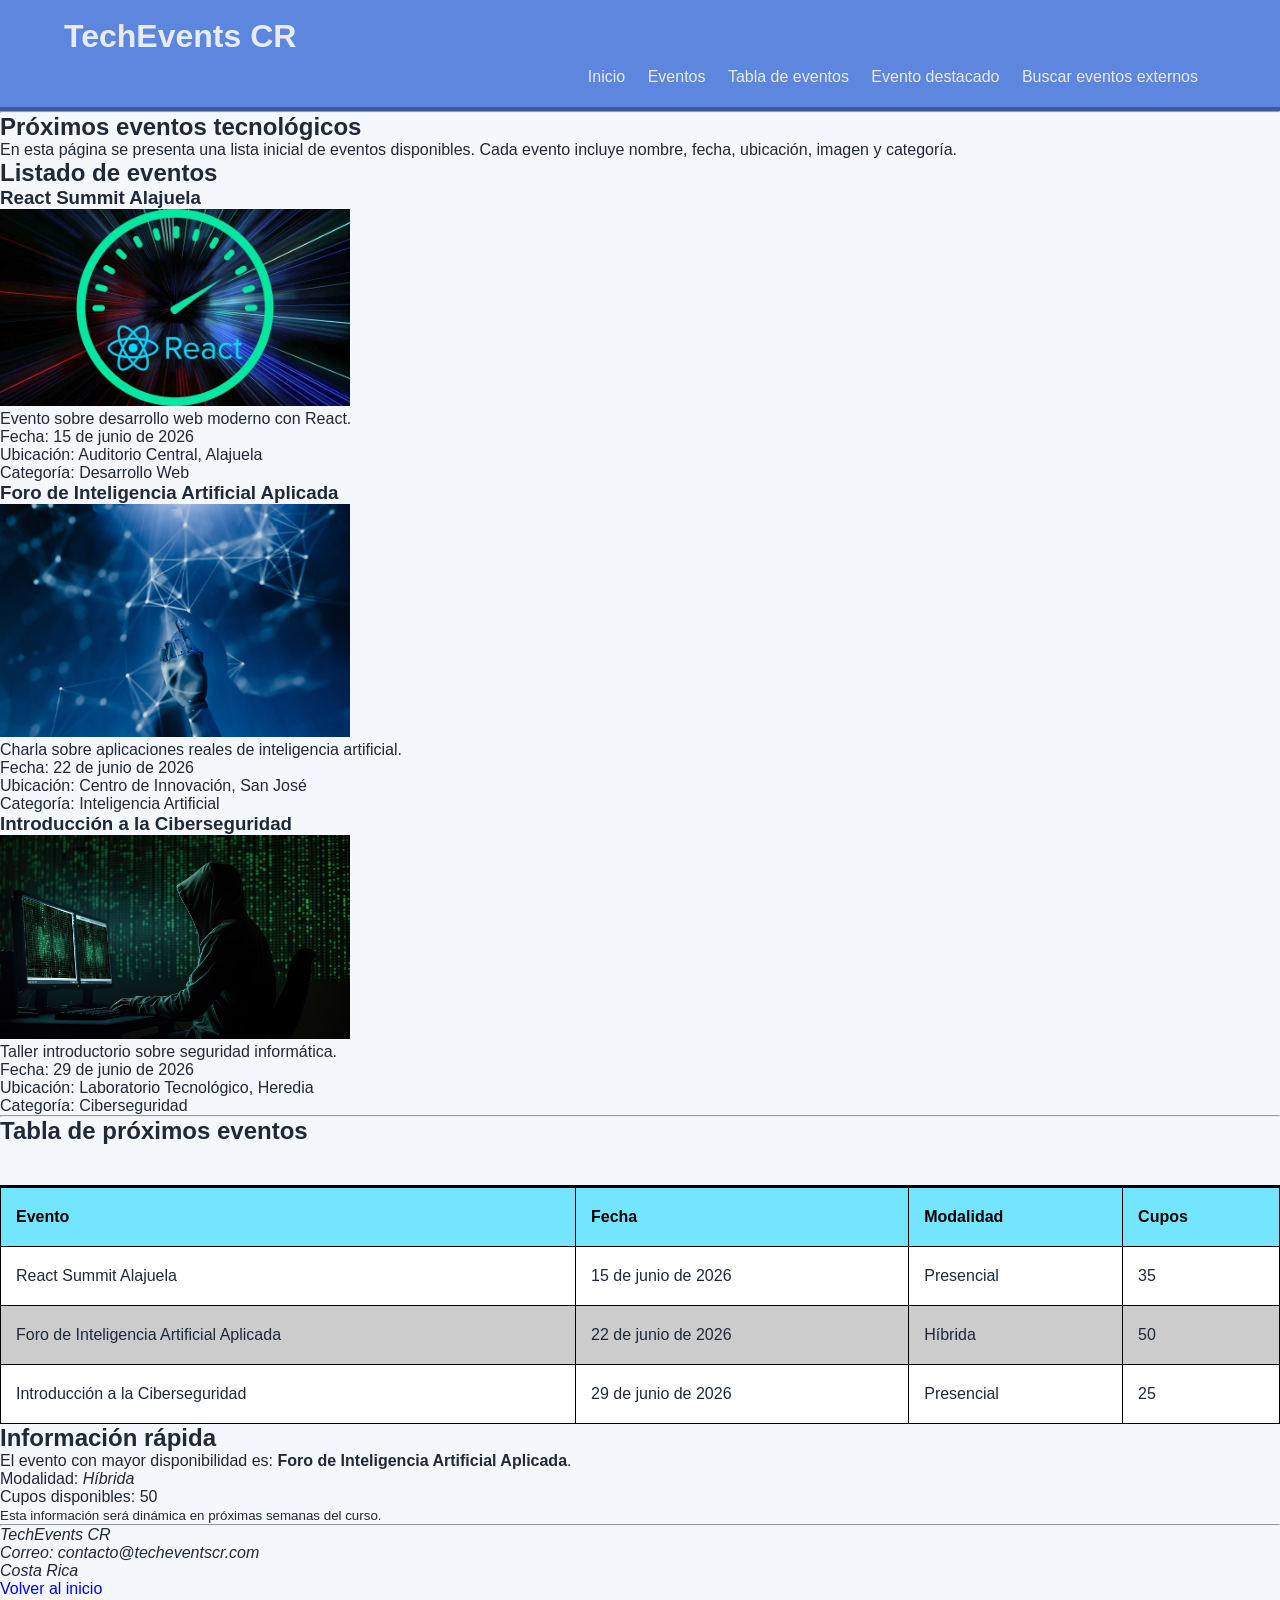
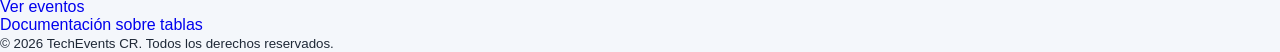
==== eventos.html @ c0f473ee "first commit" ====
<!DOCTYPE html>
<html lang="es">
<head>
    <meta charset="UTF-8">
    <meta name="viewport" content="width=device-width, initial-scale=1.0">
    <meta 
        name="description" 
        content="Listado de próximos eventos tecnológicos disponibles en TechEvents CR."
    >
    <meta 
        name="keywords" 
        content="eventos, tecnología, React, inteligencia artificial, ciberseguridad, Costa Rica"
    >
    <meta name="author" content="TechEvents CR">
    <link rel="stylesheet" href="css/style.css">
    <title>TechEvents CR | Eventos</title>
</head>

<body>

    <header class="site-header">
        <div class="container head-content">
            <p style="font-size: 1.4 rem; margin-bottom: 0; float: 1 left;"></p>
            <h1><strong> TechEvents CR</strong></h1>

        <nav class="main-nav">
            <ul>
                <li><a href="index.html">Inicio</a></li>
                <li><a href="eventos.html">Eventos</a></li>
                <li><a href="#tabla-eventos">Tabla de eventos</a></li>
                <li><a href="#evento-destacado">Evento destacado</a></li>
                <li>
                    <a href="https://www.eventbrite.com/" target="_blank">
                        Buscar eventos externos
                    </a>
                </li>
            </ul>
        </nav>
        </div>
    </header>

    <hr>

    <main>

        <section>
            <h1>Próximos eventos tecnológicos</h1>

            <p>
                En esta página se presenta una lista inicial de eventos disponibles.
                Cada evento incluye nombre, fecha, ubicación, imagen y categoría.
            </p>
        </section>

        <section>
            <h2>Listado de eventos</h2>

            <article>
                <h3>React Summit Alajuela</h3>

                <figure>
                    <img 
                        src="assets/images/evento-react.jpg" 
                        alt="Imagen representativa de un evento sobre React"
                        width="350"
                    >
                    <figcaption>Evento sobre desarrollo web moderno con React.</figcaption>
                </figure>

                <p>
                    Fecha:
                    <time datetime="2026-06-15">15 de junio de 2026</time>
                </p>

                <p>Ubicación: Auditorio Central, Alajuela</p>
                <p>Categoría: <span>Desarrollo Web</span></p>
            </article>

            <article>
                <h3>Foro de Inteligencia Artificial Aplicada</h3>

                <figure>
                    <img 
                        src="assets/images/evento-ia.jpeg" 
                        alt="Imagen representativa de inteligencia artificial"
                        width="350"
                    >
                    <figcaption>Charla sobre aplicaciones reales de inteligencia artificial.</figcaption>
                </figure>

                <p>
                    Fecha:
                    <time datetime="2026-06-22">22 de junio de 2026</time>
                </p>

                <p>Ubicación: Centro de Innovación, San José</p>
                <p>Categoría: <span>Inteligencia Artificial</span></p>
            </article>

            <article>
                <h3>Introducción a la Ciberseguridad</h3>

                <figure>
                    <img 
                        src="assets/images/evento-ciberseguridad.jpg" 
                        alt="Imagen representativa de ciberseguridad"
                        width="350"
                    >
                    <figcaption>Taller introductorio sobre seguridad informática.</figcaption>
                </figure>

                <p>
                    Fecha:
                    <time datetime="2026-06-29">29 de junio de 2026</time>
                </p>

                <p>Ubicación: Laboratorio Tecnológico, Heredia</p>
                <p>Categoría: <span>Ciberseguridad</span></p>
            </article>
        </section>

        <hr>

        <section id="tabla-eventos">
            <h2>Tabla de próximos eventos</h2>

            <table border="1" id="t-eventos">
                <thead>
                    <tr>
                        <th>Evento</th>
                        <th>Fecha</th>
                        <th>Modalidad</th>
                        <th>Cupos</th>
                    </tr>
                </thead>

                <tbody>
                    <tr>
                        <td>React Summit Alajuela</td>
                        <td>15 de junio de 2026</td>
                        <td>Presencial</td>
                        <td>35</td>
                    </tr>

                    <tr>
                        <td>Foro de Inteligencia Artificial Aplicada</td>
                        <td>22 de junio de 2026</td>
                        <td>Híbrida</td>
                        <td>50</td>
                    </tr>

                    <tr>
                        <td>Introducción a la Ciberseguridad</td>
                        <td>29 de junio de 2026</td>
                        <td>Presencial</td>
                        <td>25</td>
                    </tr>
                </tbody>
            </table>
        </section>

        <aside id="evento-destacado">
            <h2>Información rápida</h2>

            <p>
                El evento con mayor disponibilidad es:
                <strong>Foro de Inteligencia Artificial Aplicada</strong>.
            </p>

            <p>
                Modalidad: <em>Híbrida</em><br>
                Cupos disponibles: <span>50</span>
            </p>

            <small>
                Esta información será dinámica en próximas semanas del curso.
            </small>
        </aside>

    </main>

    <hr>

    <footer>
        <address>
            TechEvents CR<br>
            Correo: contacto@techeventscr.com<br>
            Costa Rica
        </address>

        <ul>
            <li><a href="index.html">Volver al inicio</a></li>
            <li><a href="eventos.html">Ver eventos</a></li>
            <li><a href="https://developer.mozilla.org/es/docs/Web/HTML/Element/table" target="_blank">Documentación sobre tablas</a></li>
        </ul>

        <p>
            <small>&copy; 2026 TechEvents CR. Todos los derechos reservados.</small>
        </p>
    </footer>

</body>
</html>
---- css/style.css ----
/* Navegación para la página de eventos */
/*=============
Reset
===============*/
*{
    margin: 0;
    padding: 0;
}
html {
    font-size: 16px;
}
body {
    font-family: Arial, Helvetica, sans-serif;
    background-color: #f4f7fb;
    color: #1f2937;
}
a {
    text-decoration: none;
}

/*=============
Utilidades generales
===============*/
.container {
    width: 90%;
    margin: 0 auto;
    /*margin: 10px 20px 30px 15px; */
}

/*=============
Navegación
===============*/
.main-nav ul{
    list-style: none;
}
.main-nav a{
    color: #E8ebed;
    padding: 3px 0;
    font-weight: italic;
    border-radius: 6px;
    display : inline-block;
}
.main-nav a:hover{
    background-color: #ffffff6f;
    color: #0084ff;
}
.main-nav li {
    display: inline-block;
    margin-right: 18px;
    margin-top: 10px;
}

.main-nav {
    float : right;
}

.head-content {
overflow: hidden;
}

/*=============
Header
===============*/
.site-header {
    background-color: #4e7bdce7;
    color: #E8ebed;
    padding: 18px 0;
    border-bottom: 4px solid #365ca8;
}

/*=============
Tabla de eventos (Estilo de la imagen)
===============*/
#t-eventos {
    width: 100%;
    border-collapse: collapse;
    margin-top: 40px; /* Espacio extra arriba para simular la línea separadora */
    background-color: #ffffff;
    /* Esta es la línea negra gruesa que aparece arriba de todo en tu imagen */
    border-top: 3px solid #000000; 
}

/* Estilo general para celdas de cuerpo y cabecera */
th, td {
    padding: 20px 15px; /* Ajustado para que las celdas sean altas como en tu foto */
    text-align: left;
    border: 1px solid #000000;
}

/* Encabezado (Fila superior: Fondo blanco, texto negro) */
th {
    background-color: #00d0ff8b;
    color: #000000;
    font-weight: bold;
}

/* El truco de la imagen: Alternar color gris en las FILAS del cuerpo */
tbody tr:nth-child(even) {
    background-color: #cccccc; /* Gris intermedio idéntico al de tu imagen */
}

tbody tr:nth-child(odd) {
    background-color: #ffffff; /* Filas impares blancas */
}
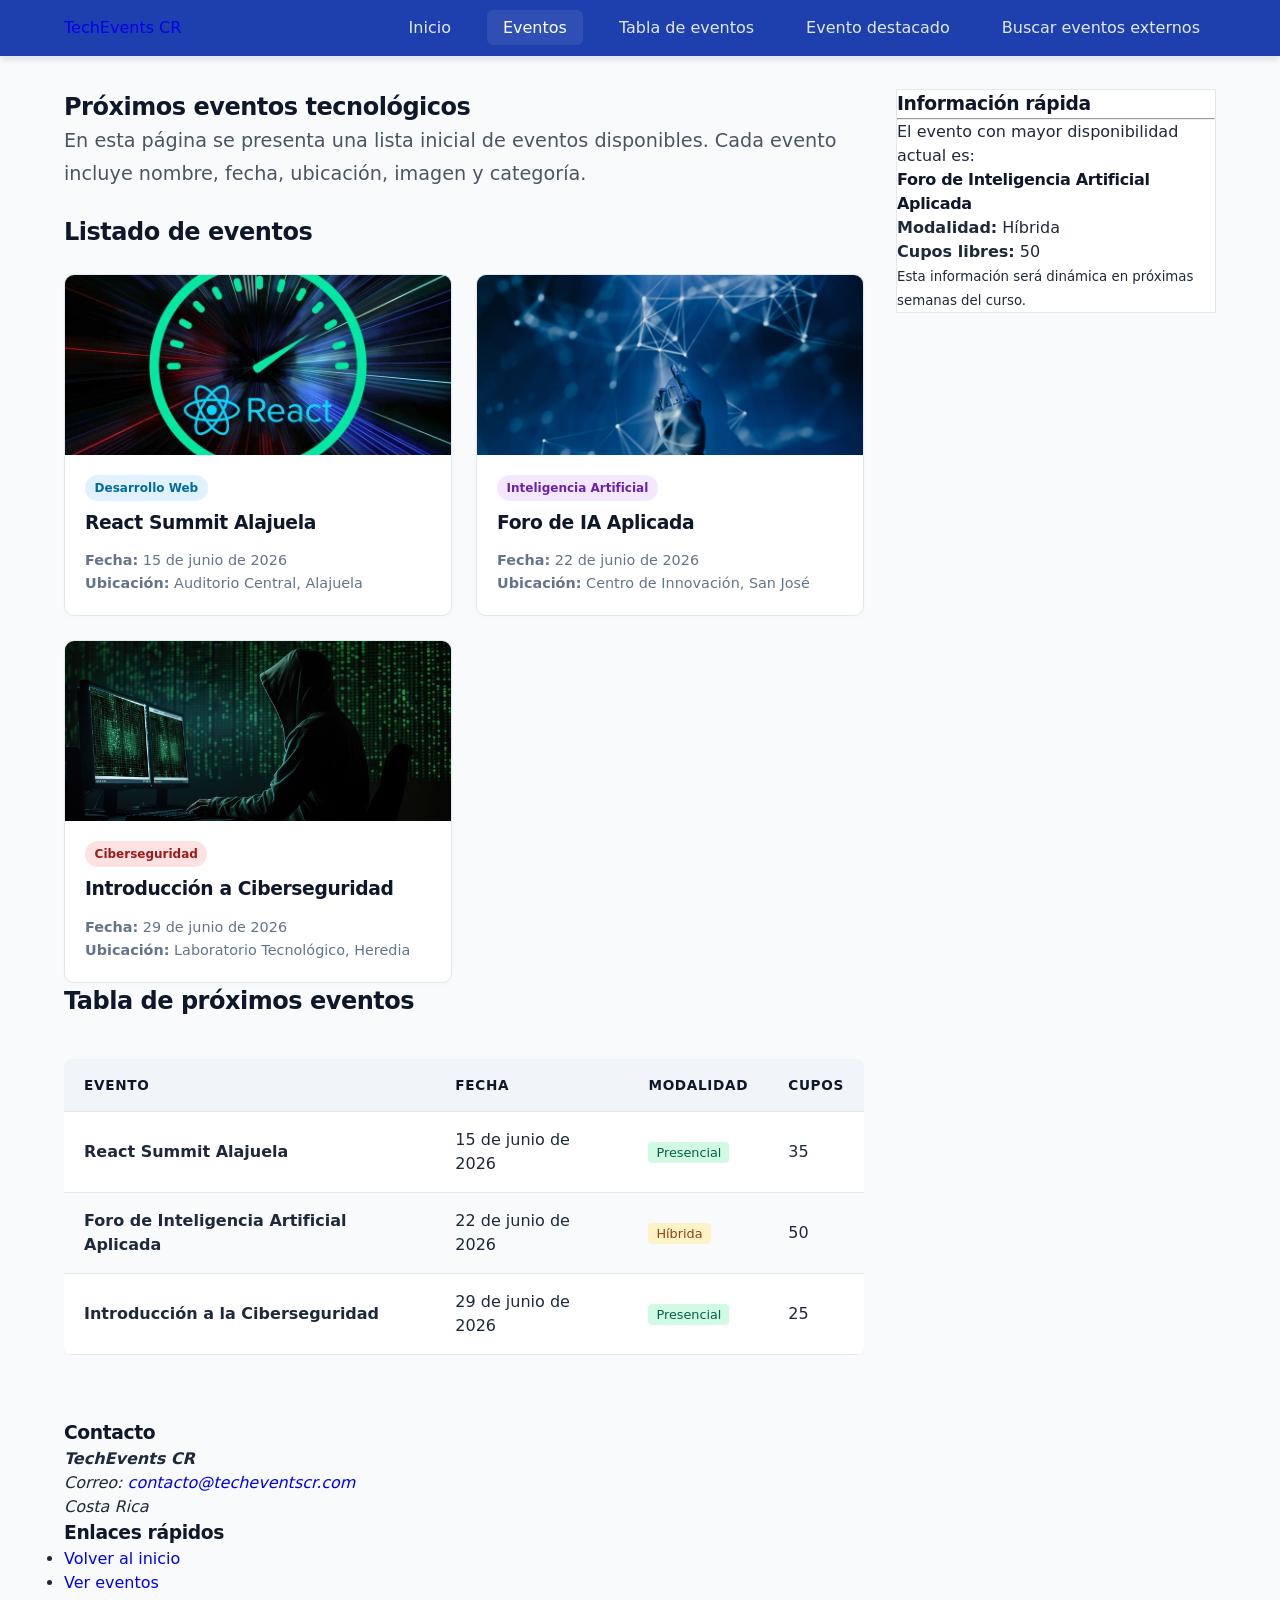
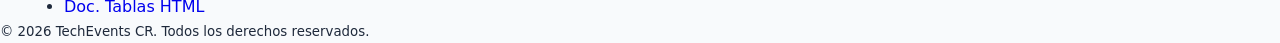
==== commit 98804532: "Mejora del CSS" ====
--- a/eventos.html
+++ b/eventos.html
@@ -20,183 +20,168 @@
 
     <header class="site-header">
         <div class="container head-content">
-            <p style="font-size: 1.4 rem; margin-bottom: 0; float: 1 left;"></p>
-            <h1><strong> TechEvents CR</strong></h1>
+            <a href="index.html" class="logo">TechEvents <span>CR</span></a>
 
-        <nav class="main-nav">
-            <ul>
-                <li><a href="index.html">Inicio</a></li>
-                <li><a href="eventos.html">Eventos</a></li>
-                <li><a href="#tabla-eventos">Tabla de eventos</a></li>
-                <li><a href="#evento-destacado">Evento destacado</a></li>
-                <li>
-                    <a href="https://www.eventbrite.com/" target="_blank">
-                        Buscar eventos externos
-                    </a>
-                </li>
-            </ul>
-        </nav>
+            <nav class="main-nav">
+                <ul>
+                    <li><a href="index.html">Inicio</a></li>
+                    <li><a href="eventos.html" class="active">Eventos</a></li>
+                    <li><a href="#tabla-eventos">Tabla de eventos</a></li>
+                    <li><a href="#evento-destacado">Evento destacado</a></li>
+                    <li>
+                        <a href="https://www.eventbrite.com/" target="_blank" class="nav-external">
+                            Buscar eventos externos
+                        </a>
+                    </li>
+                </ul>
+            </nav>
         </div>
     </header>
 
-    <hr>
+    <main class="container main-layout">
+        
+        <div class="primary-content">
+            
+            <section class="hero-section">
+                <h1>Próximos eventos tecnológicos</h1>
+                <p class="lead-text">
+                    En esta página se presenta una lista inicial de eventos disponibles.
+                    Cada evento incluye nombre, fecha, ubicación, imagen y categoría.
+                </p>
+            </section>
 
-    <main>
+            <section>
+                <h2>Listado de eventos</h2>
 
-        <section>
-            <h1>Próximos eventos tecnológicos</h1>
+                <div class="events-grid">
+                    
+                    <article class="event-card">
+                        <figure class="card-image">
+                            <img src="assets/images/evento-react.jpg" alt="Imagen representativa de un evento sobre React">
+                        </figure>
+                        <div class="card-body">
+                            <span class="category-badge web">Desarrollo Web</span>
+                            <h3>React Summit Alajuela</h3>
+                            <p class="card-meta">
+                                <strong>Fecha:</strong> <time datetime="2026-06-15">15 de junio de 2026</time><br>
+                                <strong>Ubicación:</strong> Auditorio Central, Alajuela
+                            </p>
+                        </div>
+                    </article>
 
-            <p>
-                En esta página se presenta una lista inicial de eventos disponibles.
-                Cada evento incluye nombre, fecha, ubicación, imagen y categoría.
-            </p>
-        </section>
+                    <article class="event-card">
+                        <figure class="card-image">
+                            <img src="assets/images/evento-ia.jpeg" alt="Imagen representativa de inteligencia artificial">
+                        </figure>
+                        <div class="card-body">
+                            <span class="category-badge ia">Inteligencia Artificial</span>
+                            <h3>Foro de IA Aplicada</h3>
+                            <p class="card-meta">
+                                <strong>Fecha:</strong> <time datetime="2026-06-22">22 de junio de 2026</time><br>
+                                <strong>Ubicación:</strong> Centro de Innovación, San José
+                            </p>
+                        </div>
+                    </article>
 
-        <section>
-            <h2>Listado de eventos</h2>
+                    <article class="event-card">
+                        <figure class="card-image">
+                            <img src="assets/images/evento-ciberseguridad.jpg" alt="Imagen representativa de ciberseguridad">
+                        </figure>
+                        <div class="card-body">
+                            <span class="category-badge security">Ciberseguridad</span>
+                            <h3>Introducción a Ciberseguridad</h3>
+                            <p class="card-meta">
+                                <strong>Fecha:</strong> <time datetime="2026-06-29">29 de junio de 2026</time><br>
+                                <strong>Ubicación:</strong> Laboratorio Tecnológico, Heredia
+                            </p>
+                        </div>
+                    </article>
 
-            <article>
-                <h3>React Summit Alajuela</h3>
+                </div>
+            </section>
 
-                <figure>
-                    <img 
-                        src="assets/images/evento-react.jpg" 
-                        alt="Imagen representativa de un evento sobre React"
-                        width="350"
-                    >
-                    <figcaption>Evento sobre desarrollo web moderno con React.</figcaption>
-                </figure>
+            <section id="tabla-eventos" class="table-section">
+                <h2>Tabla de próximos eventos</h2>
+                
+                <div class="table-responsive">
+                    <table id="t-eventos">
+                        <thead>
+                            <tr>
+                                <th>Evento</th>
+                                <th>Fecha</th>
+                                <th>Modalidad</th>
+                                <th>Cupos</th>
+                            </tr>
+                        </thead>
+                        <tbody>
+                            <tr>
+                                <td><strong>React Summit Alajuela</strong></td>
+                                <td>15 de junio de 2026</td>
+                                <td><span class="badge-status presencial">Presencial</span></td>
+                                <td>35</td>
+                            </tr>
+                            <tr>
+                                <td><strong>Foro de Inteligencia Artificial Aplicada</strong></td>
+                                <td>22 de junio de 2026</td>
+                                <td><span class="badge-status hibrida">Híbrida</span></td>
+                                <td>50</td>
+                            </tr>
+                            <tr>
+                                <td><strong>Introducción a la Ciberseguridad</strong></td>
+                                <td>29 de junio de 2026</td>
+                                <td><span class="badge-status presencial">Presencial</span></td>
+                                <td>25</td>
+                            </tr>
+                        </tbody>
+                    </table>
+                </div>
+            </section>
+            
+        </div>
 
-                <p>
-                    Fecha:
-                    <time datetime="2026-06-15">15 de junio de 2026</time>
+        <aside class="sidebar-content">
+            <div id="evento-destacado" class="featured-card dynamic-alert">
+                <h3>Información rápida</h3>
+                <hr class="card-divider">
+                <p>El evento con mayor disponibilidad actual es:</p>
+                <h4>Foro de Inteligencia Artificial Aplicada</h4>
+                
+                <p class="event-details">
+                    <strong>Modalidad:</strong> Híbrida<br>
+                    <strong>Cupos libres:</strong> <span class="counter-badge highlight">50</span>
                 </p>
-
-                <p>Ubicación: Auditorio Central, Alajuela</p>
-                <p>Categoría: <span>Desarrollo Web</span></p>
-            </article>
-
-            <article>
-                <h3>Foro de Inteligencia Artificial Aplicada</h3>
-
-                <figure>
-                    <img 
-                        src="assets/images/evento-ia.jpeg" 
-                        alt="Imagen representativa de inteligencia artificial"
-                        width="350"
-                    >
-                    <figcaption>Charla sobre aplicaciones reales de inteligencia artificial.</figcaption>
-                </figure>
-
-                <p>
-                    Fecha:
-                    <time datetime="2026-06-22">22 de junio de 2026</time>
-                </p>
-
-                <p>Ubicación: Centro de Innovación, San José</p>
-                <p>Categoría: <span>Inteligencia Artificial</span></p>
-            </article>
-
-            <article>
-                <h3>Introducción a la Ciberseguridad</h3>
-
-                <figure>
-                    <img 
-                        src="assets/images/evento-ciberseguridad.jpg" 
-                        alt="Imagen representativa de ciberseguridad"
-                        width="350"
-                    >
-                    <figcaption>Taller introductorio sobre seguridad informática.</figcaption>
-                </figure>
-
-                <p>
-                    Fecha:
-                    <time datetime="2026-06-29">29 de junio de 2026</time>
-                </p>
-
-                <p>Ubicación: Laboratorio Tecnológico, Heredia</p>
-                <p>Categoría: <span>Ciberseguridad</span></p>
-            </article>
-        </section>
-
-        <hr>
-
-        <section id="tabla-eventos">
-            <h2>Tabla de próximos eventos</h2>
-
-            <table border="1" id="t-eventos">
-                <thead>
-                    <tr>
-                        <th>Evento</th>
-                        <th>Fecha</th>
-                        <th>Modalidad</th>
-                        <th>Cupos</th>
-                    </tr>
-                </thead>
-
-                <tbody>
-                    <tr>
-                        <td>React Summit Alajuela</td>
-                        <td>15 de junio de 2026</td>
-                        <td>Presencial</td>
-                        <td>35</td>
-                    </tr>
-
-                    <tr>
-                        <td>Foro de Inteligencia Artificial Aplicada</td>
-                        <td>22 de junio de 2026</td>
-                        <td>Híbrida</td>
-                        <td>50</td>
-                    </tr>
-
-                    <tr>
-                        <td>Introducción a la Ciberseguridad</td>
-                        <td>29 de junio de 2026</td>
-                        <td>Presencial</td>
-                        <td>25</td>
-                    </tr>
-                </tbody>
-            </table>
-        </section>
-
-        <aside id="evento-destacado">
-            <h2>Información rápida</h2>
-
-            <p>
-                El evento con mayor disponibilidad es:
-                <strong>Foro de Inteligencia Artificial Aplicada</strong>.
-            </p>
-
-            <p>
-                Modalidad: <em>Híbrida</em><br>
-                Cupos disponibles: <span>50</span>
-            </p>
-
-            <small>
-                Esta información será dinámica en próximas semanas del curso.
-            </small>
+                
+                <small class="academic-notice">
+                    Esta información será dinámica en próximas semanas del curso.
+                </small>
+            </div>
         </aside>
 
     </main>
 
-    <hr>
+    <footer class="site-footer">
+        <div class="container footer-content">
+            <div class="footer-section">
+                <h3>Contacto</h3>
+                <address>
+                    <strong>TechEvents CR</strong><br>
+                    Correo: <a href="mailto:contacto@techeventscr.com">contacto@techeventscr.com</a><br>
+                    Costa Rica
+                </address>
+            </div>
 
-    <footer>
-        <address>
-            TechEvents CR<br>
-            Correo: contacto@techeventscr.com<br>
-            Costa Rica
-        </address>
-
-        <ul>
-            <li><a href="index.html">Volver al inicio</a></li>
-            <li><a href="eventos.html">Ver eventos</a></li>
-            <li><a href="https://developer.mozilla.org/es/docs/Web/HTML/Element/table" target="_blank">Documentación sobre tablas</a></li>
-        </ul>
-
-        <p>
-            <small>&copy; 2026 TechEvents CR. Todos los derechos reservados.</small>
-        </p>
+            <div class="footer-section">
+                <h3>Enlaces rápidos</h3>
+                <ul class="footer-links">
+                    <li><a href="index.html">Volver al inicio</a></li>
+                    <li><a href="eventos.html">Ver eventos</a></li>
+                    <li><a href="https://developer.mozilla.org/es/docs/Web/HTML/Element/table" target="_blank">Doc. Tablas HTML</a></li>
+                </ul>
+            </div>
+        </div>
+        <div class="footer-bottom">
+            <p><small>&copy; 2026 TechEvents CR. Todos los derechos reservados.</small></p>
+        </div>
     </footer>
 
 </body>
--- a/css/style.css
+++ b/css/style.css
@@ -1,21 +1,116 @@
 /* Navegación para la página de eventos */
+
 /*=============
-Reset
+Reset y Configuración Global
 ===============*/
-*{
+* {
     margin: 0;
     padding: 0;
-}
+    box-sizing: border-box; /* Evita que el padding rompa los anchos */
+}
+/* ==========================================================================
+   VARIABLES DE COLOR GLOBAL
+   ========================================================================== */
+:root {
+    --primary-color: #0f172a;    /* Azul medianoche (Header/Títulos) */
+    --accent-color: #2563eb;     /* Azul eléctrico (Botones/Enlaces activos) */
+    --accent-hover: #1d4ed8;     /* Azul más oscuro para los hovers */
+    --bg-main: #f8fafc;          /* Fondo de la página suave */
+    --bg-surface: #ffffff;       /* Fondo de tarjetas y tablas */
+    --text-main: #334155;        /* Texto principal muy legible */
+    --text-muted: #64748b;       /* Texto secundario */
+    --border-color: #e2e8f0;     /* Bordes sutiles modernos */
+}
+
+/* ==========================================================================
+   APLICACIÓN DE LA PALETA
+   ========================================================================== */
+body {
+    font-family: system-ui, -apple-system, BlinkMacSystemFont, 'Segoe UI', Roboto, sans-serif;
+    background-color: var(--bg-main);
+    color: var(--text-main);
+}
+
+/* Modificando tu Header con los nuevos tonos */
+.site-header {
+    background-color: var(--primary-color);
+    color: #ffffff;
+    border-bottom: 1px solid var(--border-color);
+}
+
+.main-nav a {
+    color: var(--text-muted);
+}
+
+.main-nav a.active, 
+.main-nav a:hover {
+    color: #ffffff;
+    background-color: rgba(255, 255, 255, 0.08);
+}
+
+/* Modificando tus Títulos */
+h1, h2, h3, h4 {
+    color: var(--primary-color);
+    letter-spacing: -0.02em; /* Hace que los títulos se vean más compactos y modernos */
+}
+
+/* Modificando el Botón Principal */
+.btn-primary {
+    background-color: var(--accent-color);
+    color: #ffffff;
+    border: none;
+    padding: 0.75rem 1.5rem;
+    font-weight: 600;
+    border-radius: 6px;
+    cursor: pointer;
+    transition: background-color 0.2s ease;
+}
+
+.btn-primary:hover {
+    background-color: var(--accent-hover);
+}
+
+/* Las Tarjetas y Contenedores */
+.event-card, .featured-card, .media-card {
+    background-color: var(--bg-surface);
+    border: 1px solid var(--border-color);
+}
+
+/* Ajustes sutiles para la Tabla */
+#t-eventos {
+    background-color: var(--bg-surface);
+}
+
+th {
+    background-color: #f1f5f9; /* Gris muy limpio para la cabecera de la tabla */
+    color: var(--primary-color);
+    border-bottom: 2px solid var(--border-color);
+}
+
+td {
+    border-bottom: 1px solid var(--border-color);
+}
+
+tbody tr:nth-child(even) {
+    background-color: #f8fafc; /* Alternancia casi imperceptible pero elegante */
+}
+
 html {
     font-size: 16px;
-}
+    scroll-behavior: smooth;
+}
+
 body {
-    font-family: Arial, Helvetica, sans-serif;
-    background-color: #f4f7fb;
-    color: #1f2937;
-}
+    /* Una tipografía más moderna y limpia que Arial */
+    font-family: system-ui, -apple-system, BlinkMacSystemFont, 'Segoe UI', Roboto, sans-serif;
+    background-color: #f8fafc; /* Gris más suave y premium */
+    color: #1e293b; /* Azul/gris oscuro, menos agresivo que el negro puro */
+    line-height: 1.5;
+}
+
 a {
     text-decoration: none;
+    transition: all 0.2s ease; /* Transiciones suaves para los hovers */
 }
 
 /*=============
@@ -23,82 +118,311 @@
 ===============*/
 .container {
     width: 90%;
+    max-width: 1200px; /* Evita que en pantallas gigantes la web se estire infinitamente */
     margin: 0 auto;
-    /*margin: 10px 20px 30px 15px; */
 }
 
 /*=============
-Navegación
-===============*/
-.main-nav ul{
-    list-style: none;
-}
-.main-nav a{
-    color: #E8ebed;
-    padding: 3px 0;
-    font-weight: italic;
-    border-radius: 6px;
-    display : inline-block;
-}
-.main-nav a:hover{
-    background-color: #ffffff6f;
-    color: #0084ff;
-}
-.main-nav li {
-    display: inline-block;
-    margin-right: 18px;
-    margin-top: 10px;
-}
-
-.main-nav {
-    float : right;
-}
-
-.head-content {
-overflow: hidden;
-}
-
-/*=============
-Header
+Header y Navegación (Modernizado con Flexbox)
 ===============*/
 .site-header {
-    background-color: #4e7bdce7;
-    color: #E8ebed;
-    padding: 18px 0;
-    border-bottom: 4px solid #365ca8;
+    background-color: #1e40af; /* Azul corporativo sólido y profesional */
+    color: #f8fafc;
+    padding: 1rem 0;
+    box-shadow: 0 4px 6px -1px rgba(0, 0, 0, 0.1); /* Sombra sutil en lugar de borde grueso */
+}
+
+/* Reemplaza el truco de overflow: hidden */
+.head-content {
+    display: flex;
+    justify-content: space-between;
+    align-items: center;
+}
+
+.main-nav ul {
+    list-style: none;
+    display: flex; /* Alinea los elementos en fila automáticamente */
+    gap: 1.25rem;  /* Espaciado moderno entre enlaces */
+}
+
+.main-nav a {
+    color: #e2e8f0;
+    padding: 0.5rem 1rem;
+    font-weight: 500;
+    border-radius: 6px;
+}
+
+.main-nav a:hover {
+    background-color: rgba(255, 255, 255, 0.15); /* Efecto translúcido limpio */
+    color: #ffffff;
 }
 
 /*=============
-Tabla de eventos (Estilo de la imagen)
+Tabla de eventos (Estilo Profesional)
 ===============*/
 #t-eventos {
     width: 100%;
     border-collapse: collapse;
-    margin-top: 40px; /* Espacio extra arriba para simular la línea separadora */
+    margin-top: 40px;
     background-color: #ffffff;
-    /* Esta es la línea negra gruesa que aparece arriba de todo en tu imagen */
-    border-top: 3px solid #000000; 
-}
-
-/* Estilo general para celdas de cuerpo y cabecera */
+    border-radius: 8px;
+    overflow: hidden; /* Corta las esquinas para que se vea el border-radius */
+    box-shadow: 0 4px 6px -1px rgba(0, 0, 0, 0.05); /* Sombra elegante */
+}
+
+/* Estilo para las celdas */
 th, td {
-    padding: 20px 15px; /* Ajustado para que las celdas sean altas como en tu foto */
+    padding: 16px 20px; /* Padding equilibrado */
     text-align: left;
-    border: 1px solid #000000;
-}
-
-/* Encabezado (Fila superior: Fondo blanco, texto negro) */
+    border-bottom: 1px solid #e2e8f0; /* Líneas divisorias sutiles en lugar de negras */
+}
+
+/* Encabezado de la tabla */
 th {
-    background-color: #00d0ff8b;
-    color: #000000;
+    background-color: #f1f5f9; /* Gris muy claro, resalta los títulos de forma madura */
+    color: #0f172a;
+    font-weight: 600;
+    text-transform: uppercase; /* Da un toque más formal */
+    font-size: 0.85rem;
+    letter-spacing: 0.05em;
+}
+
+/* Alternancia de colores en las filas (Sutil) */
+tbody tr:nth-child(even) {
+    background-color: #f8fafc; /* Alternancia muy suave, descansa la vista */
+}
+
+tbody tr:nth-child(odd) {
+    background-color: #ffffff;
+}
+
+/* Efecto hover en las filas (Aporta mucha interactividad) */
+tbody tr:hover {
+    background-color: #f1f5f9; 
+    cursor: pointer;
+}
+
+/* ==========================================================================
+CATÁLOGO DE EVENTOS (TARJETAS)
+   ========================================================================== */
+.events-grid {
+    display: grid;
+    grid-template-columns: repeat(auto-fit, minmax(280px, 1fr));
+    gap: 1.5rem;
+    margin-top: 1.5rem;
+}
+
+.event-card {
+    background: #ffffff;
+    border: 1px solid #e2e8f0;
+    border-radius: 10px;
+    overflow: hidden;
+    box-shadow: 0 2px 4px rgba(0,0,0,0.02);
+    transition: transform 0.2s ease, box-shadow 0.2s ease;
+}
+
+.event-card:hover {
+    transform: translateY(-4px);
+    box-shadow: 0 10px 15px -3px rgba(0, 0, 0, 0.05);
+}
+
+.card-image img {
+    width: 100%;
+    height: 180px;
+    object-fit: cover; /* Recorta la imagen armónicamente sin deformarla */
+    display: block;
+}
+
+.card-body {
+    padding: 1.25rem;
+}
+
+.card-meta {
+    font-size: 0.9rem;
+    color: #64748b;
+    margin-top: 0.75rem;
+    line-height: 1.6;
+}
+
+/* Etiquetas de Categorías */
+.category-badge {
+    display: inline-block;
+    padding: 0.25rem 0.6rem;
+    font-size: 0.75rem;
+    font-weight: 600;
+    border-radius: 50px;
+    margin-bottom: 0.5rem;
+}
+.category-badge.web { background: #e0f2fe; color: #0369a1; }
+.category-badge.ia { background: #f3e8ff; color: #6b21a8; }
+.category-badge.security { background: #fee2e2; color: #991b1b; }
+
+/* Control de responsividad para la tabla */
+.table-responsive {
+    width: 100%;
+    overflow-x: auto; /* Si la tabla es muy grande en celular, permite scroll horizontal sin romper el sitio */
+}
+
+.badge-status {
+    padding: 0.2rem 0.5rem;
+    font-size: 0.8rem;
+    font-weight: 500;
+    border-radius: 4px;
+}
+.badge-status.presencial { background-color: #d1fae5; color: #065f46; }
+.badge-status.hibrida { background-color: #fef3c7; color: #92400e; }
+
+/* ==========================================================================
+   DISEÑO DE COMPONENTES DE LA PÁGINA DE INICIO
+   ========================================================================== */
+
+/* Contenedor Principal en dos columnas (Main Content Grid) */
+.main-layout {
+    display: grid;
+    grid-template-columns: 1fr;
+    gap: 2rem;
+    margin-top: 2rem;
+    margin-bottom: 4rem;
+}
+
+@media (min-width: 992px) {
+    .main-layout {
+        grid-template-columns: 2.5fr 1fr; /* El contenido central es más ancho que la barra lateral */
+    }
+}
+
+/* Texto destacado de introducción */
+.lead-text {
+    font-size: 1.2rem;
+    color: #4b5563;
+    line-height: 1.7;
+    margin-bottom: 1.5rem;
+}
+
+/* Figura de la imagen destacada */
+.featured-figure {
+    margin: 2rem 0;
+    border-radius: 12px;
+    overflow: hidden;
+    box-shadow: 0 4px 10px rgba(0, 0, 0, 0.05);
+}
+
+.featured-figure img {
+    width: 100%;
+    height: auto;
+    display: block;
+}
+
+.featured-figure figcaption {
+    background-color: #f1f5f9;
+    color: #64748b;
+    font-size: 0.875rem;
+    padding: 0.75rem;
+    text-align: center;
+    font-style: italic;
+    border-top: 1px solid #e2e8f0;
+}
+
+/* Bloque de Anuncio / Badge */
+.announcement-badge {
+    display: flex;
+    align-items: center;
+    gap: 1rem;
+    background-color: #eff6ff;
+    border-left: 4px solid #2563eb;
+    padding: 1rem;
+    border-radius: 0 8px 8px 0;
+    margin-bottom: 2rem;
+}
+
+.announcement-badge p {
+    margin: 0;
+    color: #1e3a8a;
+    font-size: 0.95rem;
+}
+
+.badge-tag {
+    background-color: #2563eb;
+    color: #ffffff;
+    font-size: 0.75rem;
+    font-weight: 700;
+    text-transform: uppercase;
+    padding: 0.25rem 0.5rem;
+    border-radius: 4px;
+    letter-spacing: 0.05em;
+}
+
+/* Listas con viñetas estilizadas */
+.styled-list {
+    list-style: none;
+    margin-top: 1rem;
+}
+
+.styled-list li {
+    position: relative;
+    padding-left: 1.75rem;
+    margin-bottom: 0.75rem;
+    color: #374151;
+}
+
+.styled-list li::before {
+    content: "→";
+    position: absolute;
+    left: 0;
+    color: #2563eb;
     font-weight: bold;
 }
 
-/* El truco de la imagen: Alternar color gris en las FILAS del cuerpo */
-tbody tr:nth-child(even) {
-    background-color: #cccccc; /* Gris intermedio idéntico al de tu imagen */
-}
-
-tbody tr:nth-child(odd) {
-    background-color: #ffffff; /* Filas impares blancas */
+/* Sección de Contenido Multimedia */
+.media-grid {
+    display: grid;
+    grid-template-columns: 1fr;
+    gap: 1.5rem;
+    margin-top: 1.5rem;
+}
+
+@media (min-width: 576px) {
+    .media-grid {
+        grid-template-columns: 1fr 1fr; /* El video y el audio se alinean lado a lado */
+    }
+}
+
+.media-card {
+    background-color: #ffffff;
+    border: 1px solid #e5e7eb;
+    padding: 1.25rem;
+    border-radius: 8px;
+    box-shadow: 0 2px 4px rgba(0, 0, 0, 0.02);
+}
+
+.media-card h3 {
+    font-size: 1.1rem;
+    margin-bottom: 0.75rem;
+    color: #1f2937;
+}
+
+.media-card video,
+.media-card audio {
+    width: 100%;
+    border-radius: 6px;
+}
+
+/* Contenedor del Mapa Responsivo */
+.map-responsive {
+    position: relative;
+    padding-bottom: 56.25%; /* Proporción de aspecto 16:9 */
+    height: 0;
+    overflow: hidden;
+    border-radius: 10px;
+    box-shadow: 0 4px 6px -1px rgba(0, 0, 0, 0.05);
+    margin-top: 1rem;
+}
+
+.map-responsive iframe {
+    position: absolute;
+    top: 0;
+    left: 0;
+    width: 100%;
+    height: 100%;
+    border: 0;
 }
